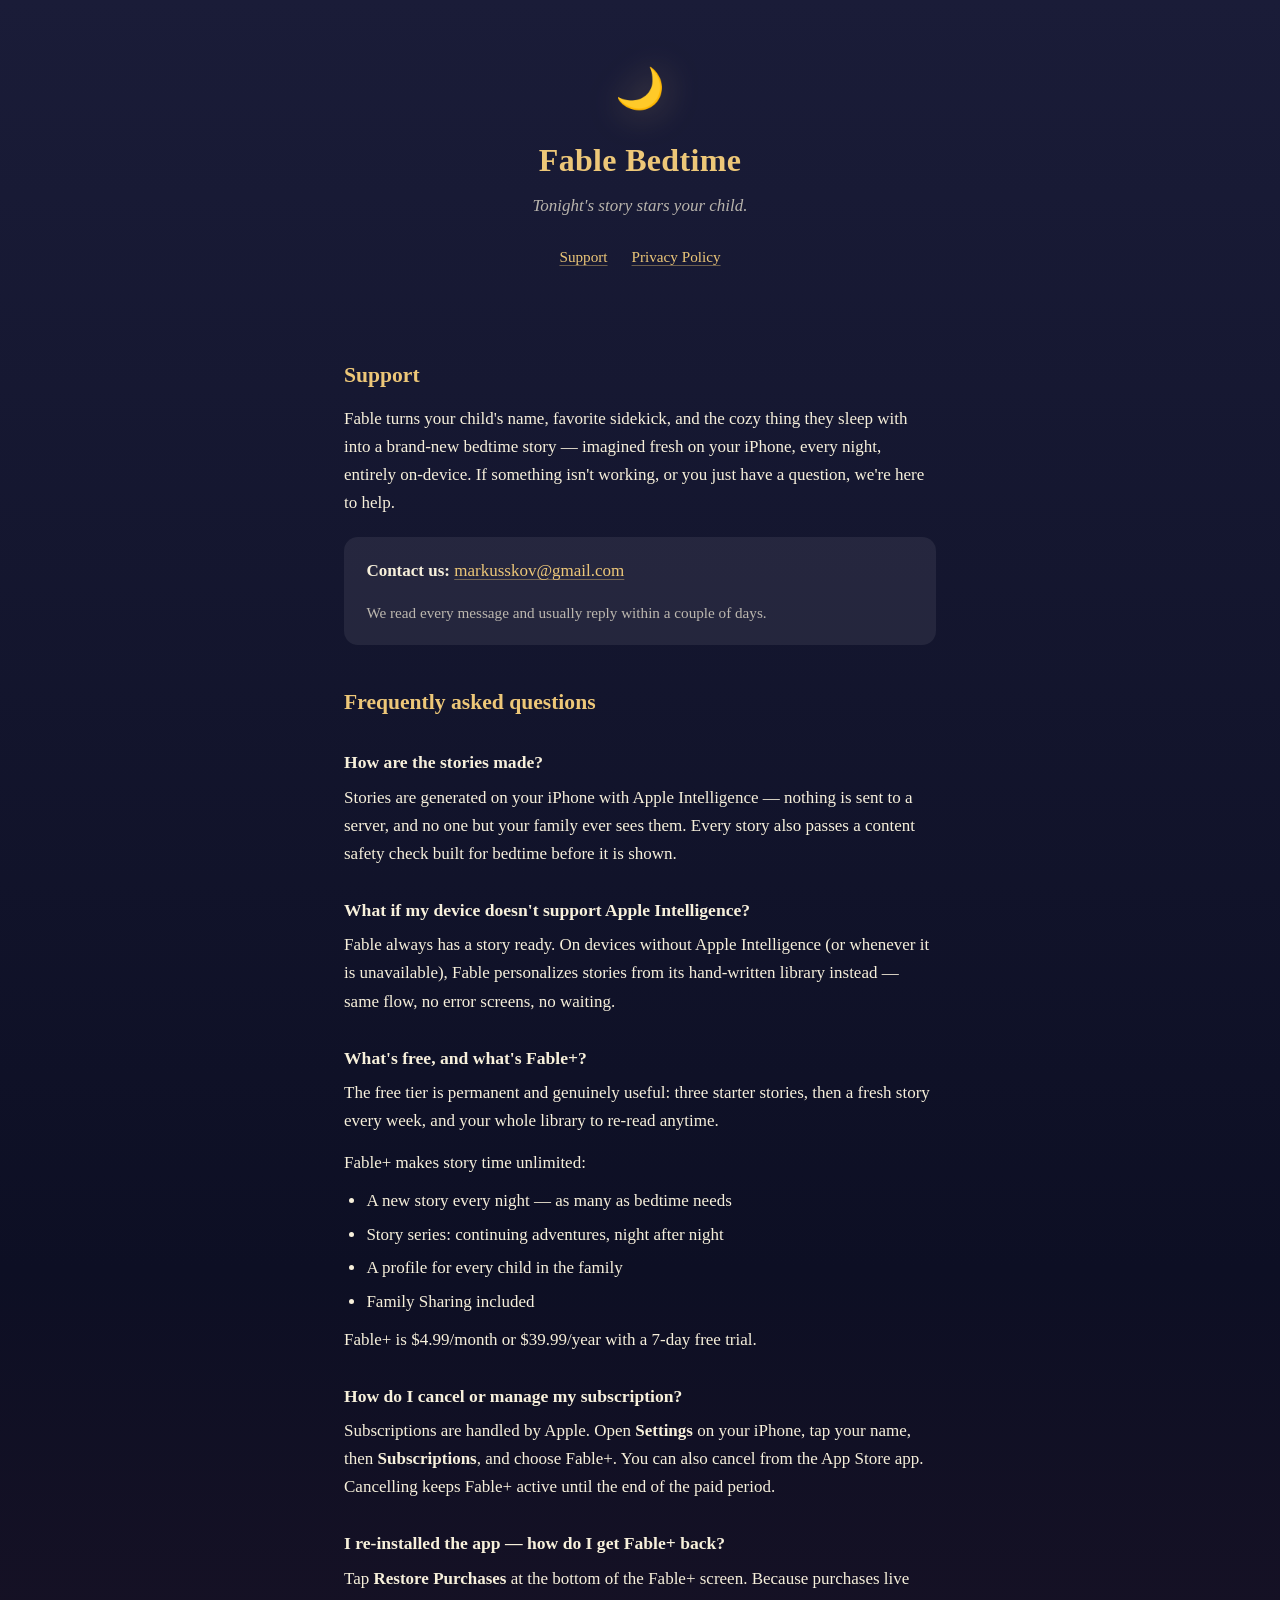
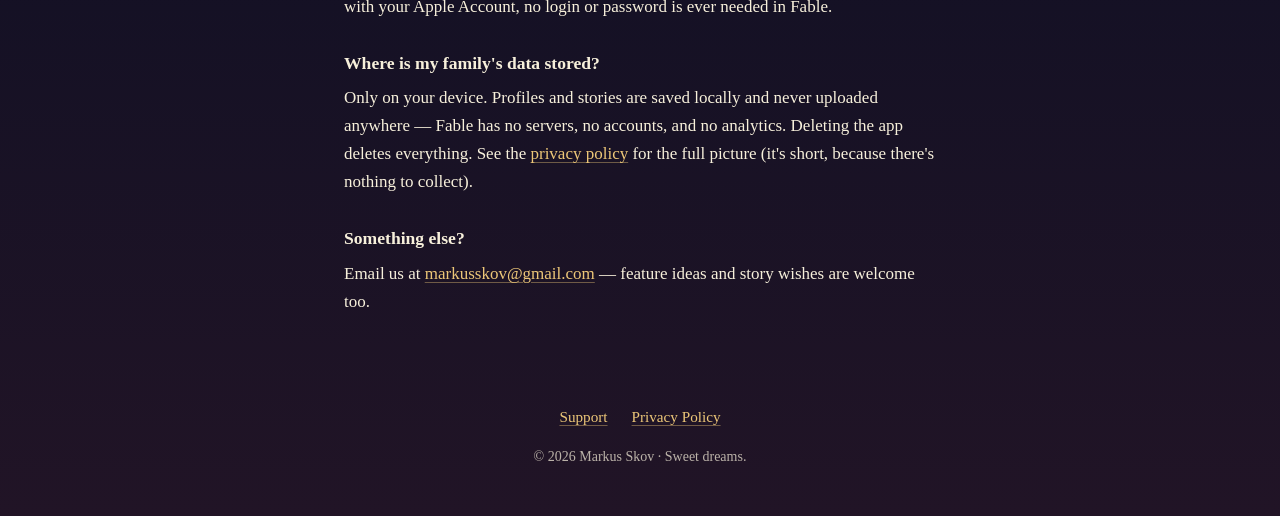
==== site/index.html @ d844f45d "feat: support site + privacy policy on GitHub Pages Static site/ (support FAQ + privacy policy) in t" ====
<!DOCTYPE html>
<html lang="en">
<head>
  <meta charset="utf-8">
  <meta name="viewport" content="width=device-width, initial-scale=1">
  <title>Fable Bedtime — Support</title>
  <meta name="description" content="Support for Fable Bedtime, the private, on-device bedtime story app. FAQs, subscription help, and how to reach us.">
  <link rel="stylesheet" href="styles.css">
</head>
<body>
  <header class="site">
    <span class="moon" aria-hidden="true">🌙</span>
    <h1>Fable Bedtime</h1>
    <p class="tagline">Tonight's story stars your child.</p>
    <nav class="site">
      <a href="./">Support</a>
      <a href="privacy.html">Privacy Policy</a>
    </nav>
  </header>

  <main>
    <h2>Support</h2>
    <p>
      Fable turns your child's name, favorite sidekick, and the cozy thing they
      sleep with into a brand-new bedtime story — imagined fresh on your iPhone,
      every night, entirely on-device. If something isn't working, or you just
      have a question, we're here to help.
    </p>

    <div class="card">
      <p><strong>Contact us:</strong> <a href="mailto:markusskov@gmail.com?subject=Fable%20Bedtime%20support">markusskov@gmail.com</a></p>
      <p class="muted">We read every message and usually reply within a couple of days.</p>
    </div>

    <h2>Frequently asked questions</h2>

    <h3>How are the stories made?</h3>
    <p>
      Stories are generated on your iPhone with Apple Intelligence — nothing is
      sent to a server, and no one but your family ever sees them. Every story
      also passes a content safety check built for bedtime before it is shown.
    </p>

    <h3>What if my device doesn't support Apple Intelligence?</h3>
    <p>
      Fable always has a story ready. On devices without Apple Intelligence (or
      whenever it is unavailable), Fable personalizes stories from its
      hand-written library instead — same flow, no error screens, no waiting.
    </p>

    <h3>What's free, and what's Fable+?</h3>
    <p>
      The free tier is permanent and genuinely useful: three starter stories,
      then a fresh story every week, and your whole library to re-read anytime.
    </p>
    <p>Fable+ makes story time unlimited:</p>
    <ul>
      <li>A new story every night — as many as bedtime needs</li>
      <li>Story series: continuing adventures, night after night</li>
      <li>A profile for every child in the family</li>
      <li>Family Sharing included</li>
    </ul>
    <p>
      Fable+ is $4.99/month or $39.99/year with a 7-day free trial.
    </p>

    <h3>How do I cancel or manage my subscription?</h3>
    <p>
      Subscriptions are handled by Apple. Open <strong>Settings</strong> on your
      iPhone, tap your name, then <strong>Subscriptions</strong>, and choose
      Fable+. You can also cancel from the App Store app. Cancelling keeps
      Fable+ active until the end of the paid period.
    </p>

    <h3>I re-installed the app — how do I get Fable+ back?</h3>
    <p>
      Tap <strong>Restore Purchases</strong> at the bottom of the Fable+ screen.
      Because purchases live with your Apple Account, no login or password is
      ever needed in Fable.
    </p>

    <h3>Where is my family's data stored?</h3>
    <p>
      Only on your device. Profiles and stories are saved locally and never
      uploaded anywhere — Fable has no servers, no accounts, and no analytics.
      Deleting the app deletes everything. See the
      <a href="privacy.html">privacy policy</a> for the full picture (it's
      short, because there's nothing to collect).
    </p>

    <h3>Something else?</h3>
    <p>
      Email us at
      <a href="mailto:markusskov@gmail.com?subject=Fable%20Bedtime%20support">markusskov@gmail.com</a>
      — feature ideas and story wishes are welcome too.
    </p>
  </main>

  <footer class="site">
    <nav class="site">
      <a href="./">Support</a>
      <a href="privacy.html">Privacy Policy</a>
    </nav>
    <p>© 2026 Markus Skov · Sweet dreams.</p>
  </footer>
</body>
</html>
---- site/styles.css ----
/* Fable site — mirrors App/Sources/UI/Theme.swift (night / cream / gold). */

:root {
  --night: #1a1c38;
  --night-deep: #0d0f24;
  --ember: #211426;
  --cream: #f7f0db;
  --cream-dim: rgba(247, 240, 219, 0.72);
  --gold: #edc778;
  --card: rgba(255, 255, 255, 0.07);
}

* {
  margin: 0;
  padding: 0;
  box-sizing: border-box;
}

html {
  background: var(--night-deep);
}

body {
  min-height: 100vh;
  background: linear-gradient(to bottom, var(--night), var(--night-deep) 60%, var(--ember));
  color: var(--cream);
  font-family: "Iowan Old Style", "Palatino", "Georgia", serif;
  line-height: 1.65;
  font-size: 1.0625rem;
}

main {
  max-width: 40rem;
  margin: 0 auto;
  padding: 3rem 1.5rem 4rem;
}

header.site {
  text-align: center;
  padding: 3.5rem 1.5rem 0;
}

.moon {
  font-size: 2.5rem;
  display: block;
  filter: drop-shadow(0 0 18px rgba(237, 199, 120, 0.35));
}

h1 {
  font-size: 2rem;
  font-weight: 600;
  color: var(--gold);
  margin-top: 0.75rem;
  letter-spacing: 0.01em;
}

.tagline {
  color: var(--cream-dim);
  font-style: italic;
  margin-top: 0.35rem;
}

h2 {
  font-size: 1.35rem;
  font-weight: 600;
  color: var(--gold);
  margin: 2.5rem 0 0.75rem;
}

h3 {
  font-size: 1.1rem;
  font-weight: 600;
  color: var(--cream);
  margin: 1.75rem 0 0.4rem;
}

p + p {
  margin-top: 0.9rem;
}

a {
  color: var(--gold);
  text-decoration: underline;
  text-decoration-color: rgba(237, 199, 120, 0.4);
  text-underline-offset: 3px;
}

a:hover {
  text-decoration-color: var(--gold);
}

ul {
  padding-left: 1.4rem;
  margin: 0.6rem 0;
}

li + li {
  margin-top: 0.35rem;
}

.card {
  background: var(--card);
  border-radius: 14px;
  padding: 1.25rem 1.4rem;
  margin: 1.25rem 0;
}

.muted {
  color: var(--cream-dim);
  font-size: 0.95rem;
}

nav.site {
  display: flex;
  gap: 1.5rem;
  justify-content: center;
  margin-top: 1.5rem;
  font-size: 0.95rem;
}

footer.site {
  text-align: center;
  color: var(--cream-dim);
  font-size: 0.875rem;
  padding: 0 1.5rem 3rem;
}

footer.site nav.site {
  margin-bottom: 1rem;
}

@media (prefers-reduced-motion: no-preference) {
  .moon {
    animation: drift 9s ease-in-out infinite alternate;
  }
  @keyframes drift {
    from { transform: translateY(0); }
    to { transform: translateY(-6px); }
  }
}
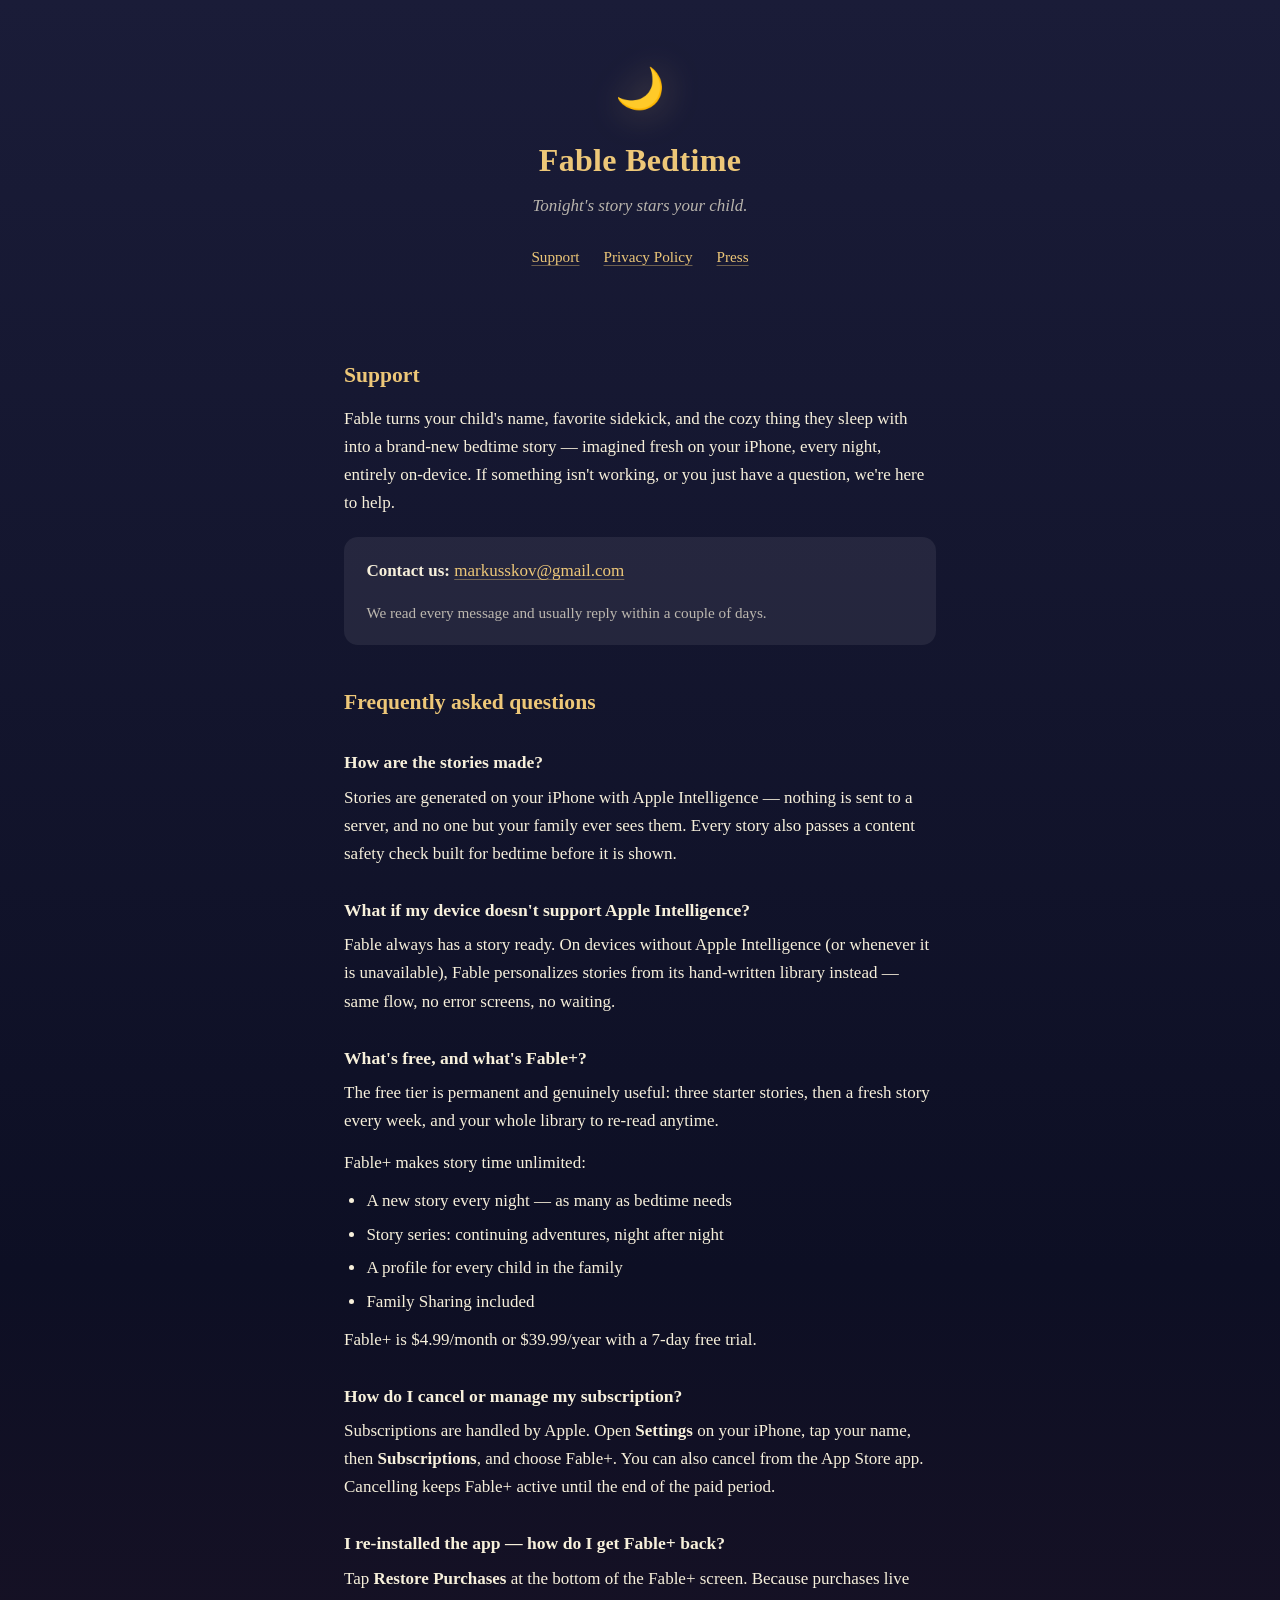
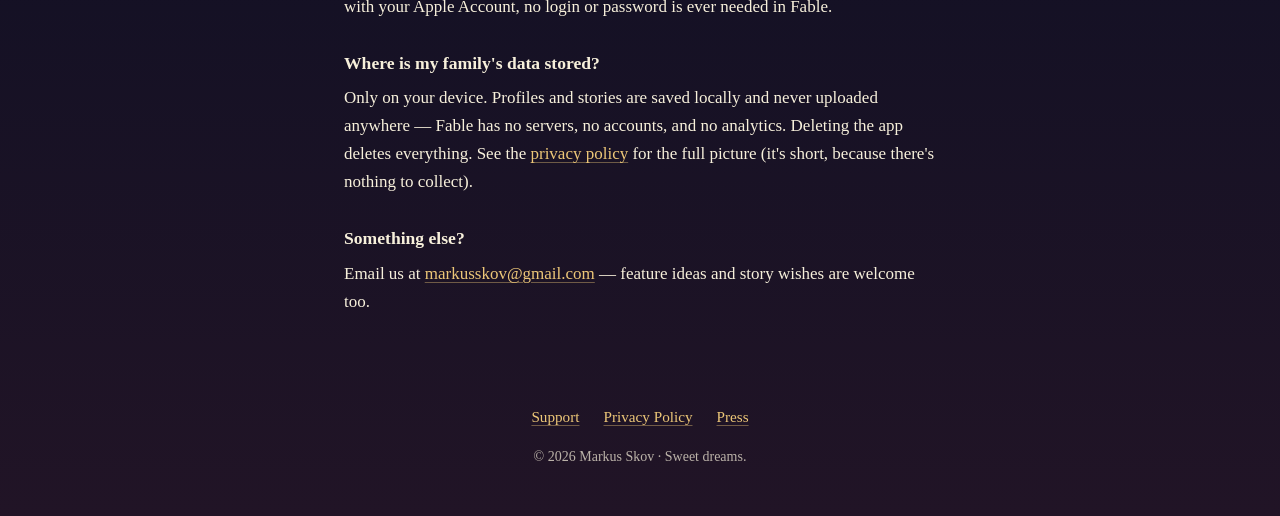
==== commit facd4b55: "feat: launch chain, repo side — press page and both blog posts live v1.1 is approved and live, which" ====
--- a/site/index.html
+++ b/site/index.html
@@ -15,6 +15,7 @@
     <nav class="site">
       <a href="./">Support</a>
       <a href="privacy.html">Privacy Policy</a>
+      <a href="press.html">Press</a>
     </nav>
   </header>
 
@@ -100,6 +101,7 @@
     <nav class="site">
       <a href="./">Support</a>
       <a href="privacy.html">Privacy Policy</a>
+      <a href="press.html">Press</a>
     </nav>
     <p>© 2026 Markus Skov · Sweet dreams.</p>
   </footer>
